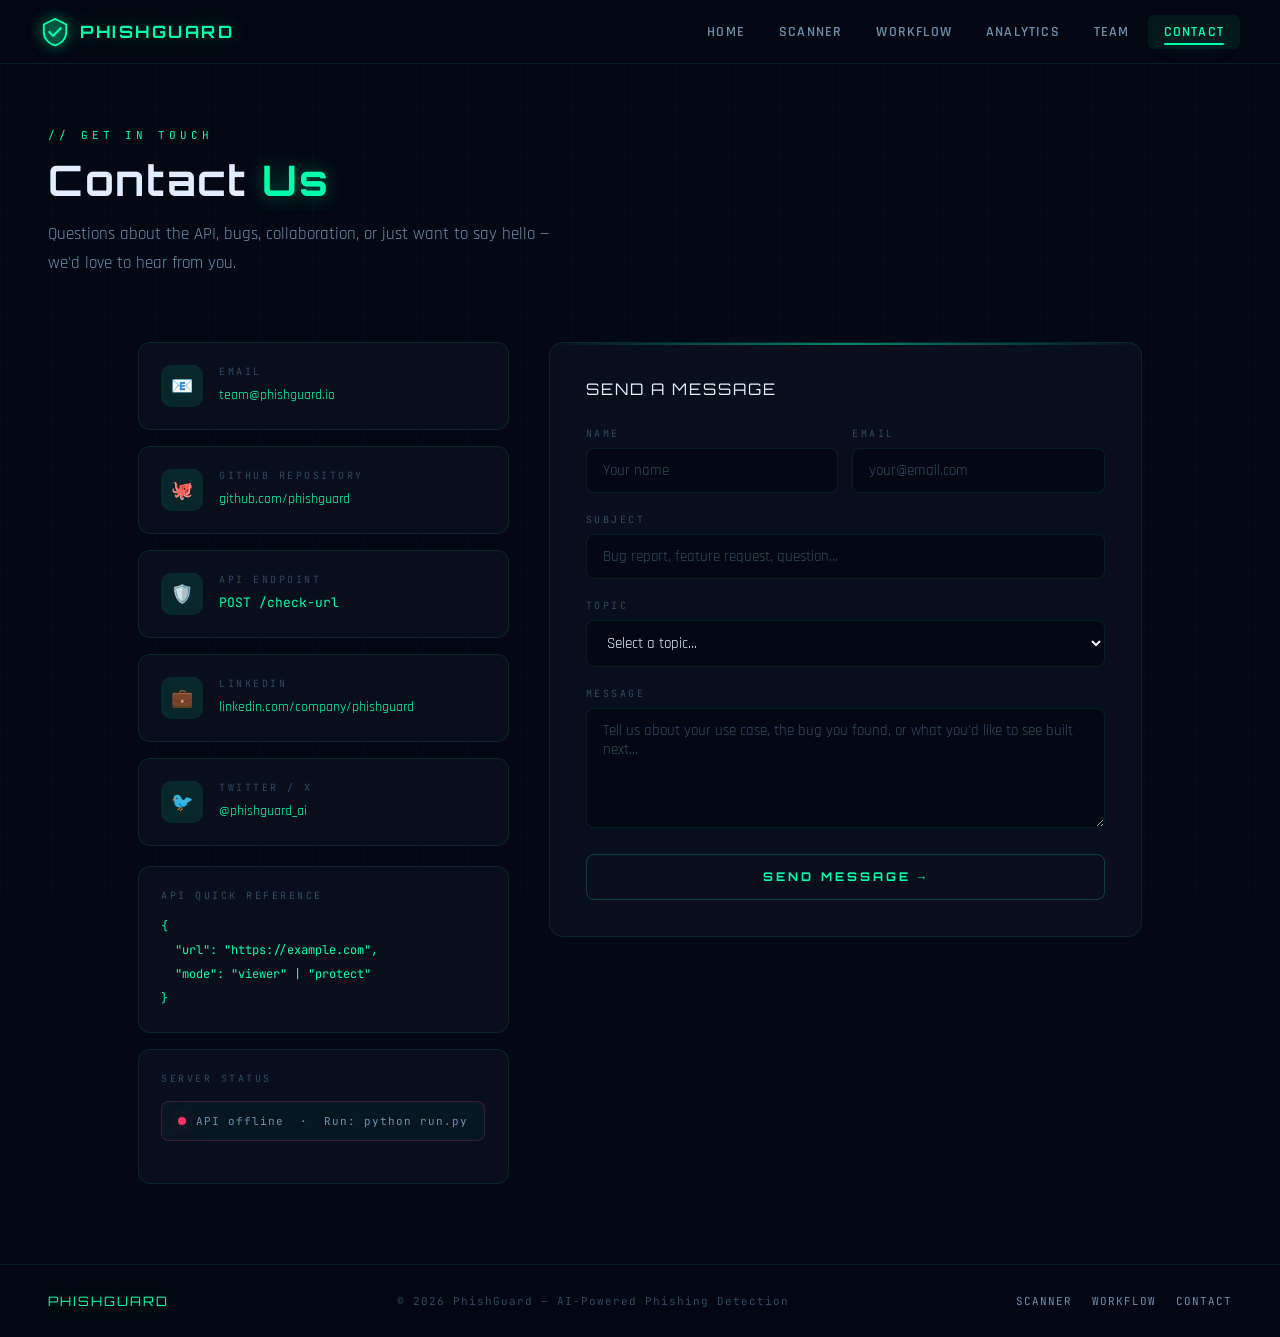
==== frontend/contact.html @ b48223a6 "phishguard first commit" ====
<!DOCTYPE html>
<html lang="en">
<head>
<meta charset="UTF-8">
<meta name="viewport" content="width=device-width, initial-scale=1.0">
<title>PhishGuard — Contact</title>
<link rel="stylesheet" href="styles.css">
<style>
.c-layout {
  display: grid;
  grid-template-columns: 1fr 1.6fr;
  gap: 40px;
  padding: 64px 48px 80px;
  max-width: 1100px;
  margin: 0 auto;
  align-items: start;
}

/* Info column */
.c-info { display: flex; flex-direction: column; gap: 16px; }

.c-info-card {
  background: var(--bg-card);
  border: 1px solid var(--border);
  border-radius: 12px;
  padding: 22px;
  display: flex; gap: 16px; align-items: flex-start;
  transition: border-color var(--transition), transform var(--transition);
}

.c-info-card:hover { border-color: var(--border-mid); transform: translateX(4px); }

.c-icon {
  width: 42px; height: 42px; flex-shrink: 0;
  border-radius: 10px;
  background: rgba(0,255,170,0.10);
  display: flex; align-items: center; justify-content: center;
  font-size: 18px;
}

.c-label {
  font-family: var(--mono); font-size: 10px;
  letter-spacing: 2.5px; color: var(--text-muted);
  text-transform: uppercase; margin-bottom: 6px;
}

.c-value {
  color: var(--green); font-size: 14px;
  text-decoration: none; transition: opacity 0.2s;
}

.c-value:hover { opacity: 0.75; }

/* API quick ref */
.api-box {
  background: var(--bg-card);
  border: 1px solid var(--border);
  border-radius: 12px; padding: 22px;
  margin-top: 4px;
}

.api-code {
  font-family: var(--mono); font-size: 12px;
  color: var(--green); line-height: 2;
  overflow-x: auto;
  white-space: pre;
}

/* Form column */
.c-form-card {
  background: var(--bg-card);
  border: 1px solid var(--border);
  border-radius: 14px; padding: 36px;
  position: relative; overflow: hidden;
}

.c-form-card::before {
  content:'';
  position:absolute; top:0; left:0; right:0; height:2px;
  background: linear-gradient(90deg, transparent, var(--green), transparent);
  opacity:0.5;
}

.form-title {
  font-family: var(--display); font-size: 16px;
  letter-spacing: 2px; color: var(--text);
  margin-bottom: 28px; text-transform: uppercase;
}

.fg { margin-bottom: 20px; }

.fl {
  display: block; font-family: var(--mono);
  font-size: 10px; letter-spacing: 2.5px;
  color: var(--text-muted); text-transform: uppercase;
  margin-bottom: 8px;
}

.fi, .ft {
  width: 100%;
  background: var(--bg);
  border: 1px solid var(--border);
  color: var(--text);
  font-family: var(--body); font-size: 15px;
  padding: 12px 16px; border-radius: 8px; outline: none;
  transition: border-color var(--transition), box-shadow var(--transition);
}

.fi::placeholder, .ft::placeholder { color: var(--text-muted); }
.fi:focus, .ft:focus {
  border-color: var(--green);
  box-shadow: 0 0 0 3px rgba(0,255,170,0.08);
}

.ft { resize: vertical; min-height: 120px; }

.fg-row { display: grid; grid-template-columns: 1fr 1fr; gap: 14px; }

.submit-btn {
  width: 100%; padding: 14px;
  background: transparent;
  border: 1px solid var(--border-mid);
  color: var(--green);
  font-family: var(--display); font-size: 12px;
  font-weight: 700; letter-spacing: 3px;
  text-transform: uppercase; border-radius: 8px;
  cursor: pointer; transition: all 0.2s;
}

.submit-btn:hover {
  background: var(--green); color: var(--bg);
  box-shadow: var(--glow-g); transform: translateY(-1px);
}

.submit-btn:active { transform: translateY(0); }

/* Server status indicator */
.srv-status {
  display: flex; align-items: center; gap: 10px;
  padding: 12px 16px;
  background: rgba(0,255,170,0.04);
  border: 1px solid var(--border);
  border-radius: 8px; margin-bottom: 20px;
  font-family: var(--mono); font-size: 11px;
  letter-spacing: 1px; color: var(--text-sub);
}

@media(max-width:900px) {
  .c-layout { grid-template-columns: 1fr; padding:40px 20px 60px; }
  .fg-row   { grid-template-columns: 1fr; }
}
</style>
</head>
<body data-page="contact">
<div id="nav-holder"></div>

<div class="page-wrap">
  <div style="padding:64px 48px 0 48px;max-width:600px">
    <div class="section-label reveal">// Get in Touch</div>
    <h1 class="section-title reveal">Contact <span>Us</span></h1>
    <p class="section-sub reveal">Questions about the API, bugs, collaboration, or just want to say hello — we'd love to hear from you.</p>
  </div>

  <div class="c-layout">
    <!-- Left: Info -->
    <div class="c-info">
      <div class="c-info-card reveal">
        <div class="c-icon">📧</div>
        <div>
          <div class="c-label">Email</div>
          <a href="mailto:team@phishguard.io" class="c-value">team@phishguard.io</a>
        </div>
      </div>

      <div class="c-info-card reveal" data-delay="60">
        <div class="c-icon">🐙</div>
        <div>
          <div class="c-label">GitHub Repository</div>
          <a href="https://github.com/phishguard/phishguard" target="_blank" class="c-value">github.com/phishguard</a>
        </div>
      </div>

      <div class="c-info-card reveal" data-delay="120">
        <div class="c-icon">🛡️</div>
        <div>
          <div class="c-label">API Endpoint</div>
          <span class="c-value" style="font-family:var(--mono);font-size:13px">POST /check-url</span>
        </div>
      </div>

      <div class="c-info-card reveal" data-delay="180">
        <div class="c-icon">💼</div>
        <div>
          <div class="c-label">LinkedIn</div>
          <a href="https://linkedin.com/company/phishguard" target="_blank" class="c-value">linkedin.com/company/phishguard</a>
        </div>
      </div>

      <div class="c-info-card reveal" data-delay="240">
        <div class="c-icon">🐦</div>
        <div>
          <div class="c-label">Twitter / X</div>
          <a href="https://twitter.com/phishguard_ai" target="_blank" class="c-value">@phishguard_ai</a>
        </div>
      </div>

      <!-- API quick reference -->
      <div class="api-box reveal" data-delay="300">
        <div class="c-label" style="margin-bottom:12px">API Quick Reference</div>
        <pre class="api-code">{
  "url": "https://example.com",
  "mode": "viewer" | "protect"
}</pre>
      </div>

      <!-- Server status -->
      <div class="c-info-card reveal" data-delay="360" style="flex-direction:column;gap:10px">
        <div class="c-label">Server Status</div>
        <div class="srv-status" id="srv-status">
          <div class="status-dot"></div>
          Checking API connection…
        </div>
      </div>
    </div>

    <!-- Right: Form -->
    <div class="c-form-card reveal" data-delay="80">
      <div class="form-title">Send a Message</div>

      <div class="fg-row">
        <div class="fg">
          <label class="fl" for="c-name">Name</label>
          <input class="fi" id="c-name" type="text" placeholder="Your name">
        </div>
        <div class="fg">
          <label class="fl" for="c-email">Email</label>
          <input class="fi" id="c-email" type="email" placeholder="your@email.com">
        </div>
      </div>

      <div class="fg">
        <label class="fl" for="c-subject">Subject</label>
        <input class="fi" id="c-subject" type="text" placeholder="Bug report, feature request, question…">
      </div>

      <div class="fg">
        <label class="fl" for="c-topic">Topic</label>
        <select class="fi" id="c-topic" style="cursor:pointer">
          <option value="">Select a topic…</option>
          <option>API Integration</option>
          <option>Browser Extension</option>
          <option>ML Model / Accuracy</option>
          <option>Bug Report</option>
          <option>Feature Request</option>
          <option>Collaboration / Partnership</option>
          <option>Other</option>
        </select>
      </div>

      <div class="fg">
        <label class="fl" for="c-msg">Message</label>
        <textarea class="ft" id="c-msg" placeholder="Tell us about your use case, the bug you found, or what you'd like to see built next…"></textarea>
      </div>

      <button class="submit-btn" onclick="submitForm()">SEND MESSAGE →</button>
    </div>
  </div>
</div>

<div id="footer-holder"></div>
<script src="main.js"></script>
<script>
// Server status check
async function checkServer() {
  const el = document.getElementById('srv-status');
  try {
    const res = await fetch('http://localhost:8000/api/v1/health', { signal: AbortSignal.timeout(4000) });
    if (res.ok) {
      el.innerHTML = `<div class="status-dot"></div> API server online &nbsp;·&nbsp; localhost:8000`;
      el.style.borderColor = 'rgba(0,255,170,0.2)';
    } else {
      throw new Error('not ok');
    }
  } catch(e) {
    el.innerHTML = `<div class="status-dot" style="background:var(--red);box-shadow:var(--glow-r)"></div>
      API offline &nbsp;·&nbsp; Run: python run.py`;
    el.style.borderColor = 'rgba(255,51,102,0.2)';
  }
}

function submitForm() {
  const name    = document.getElementById('c-name').value.trim();
  const email   = document.getElementById('c-email').value.trim();
  const subject = document.getElementById('c-subject').value.trim();
  const msg     = document.getElementById('c-msg').value.trim();

  if (!name)    { showToast('⚠ Please enter your name', 'warn'); return; }
  if (!email)   { showToast('⚠ Please enter your email', 'warn'); return; }
  if (!msg)     { showToast('⚠ Please enter a message', 'warn'); return; }

  showToast('✓ Message sent! We\'ll be in touch.');
  document.getElementById('c-name').value    = '';
  document.getElementById('c-email').value   = '';
  document.getElementById('c-subject').value = '';
  document.getElementById('c-msg').value     = '';
}

document.addEventListener('DOMContentLoaded', () => {
  setTimeout(checkServer, 800);
});
</script>
</body>
</html>
---- frontend/styles.css ----
/* ============================================================
   PhishGuard — styles.css
   Shared stylesheet for all pages
   ============================================================ */

@import url('https://fonts.googleapis.com/css2?family=JetBrains+Mono:wght@300;400;500;700&family=Orbitron:wght@400;700;900&family=Rajdhani:wght@300;400;500;600;700&display=swap');

/* ── CSS Variables ─────────────────────────────────────────── */
:root {
  --bg:          #030812;
  --bg-card:     #080e1c;
  --bg-surface:  #0b1220;
  --bg-elevated: #0f1729;
  --border:      rgba(0,255,170,0.10);
  --border-mid:  rgba(0,255,170,0.22);
  --border-hi:   rgba(0,255,170,0.45);
  --green:       #00ffaa;
  --yellow:      #ffd700;
  --red:         #ff3366;
  --blue:        #00d4ff;
  --purple:      #b347ea;
  --orange:      #ff8c00;
  --text:        #e2eeff;
  --text-sub:    #6d8fad;
  --text-muted:  #2e4a60;
  --mono:        'JetBrains Mono', monospace;
  --display:     'Orbitron', monospace;
  --body:        'Rajdhani', sans-serif;
  --glow-g:      0 0 18px rgba(0,255,170,0.35);
  --glow-r:      0 0 18px rgba(255,51,102,0.35);
  --glow-b:      0 0 18px rgba(0,212,255,0.35);
  --nav-h:       64px;
  --transition:  0.25s cubic-bezier(0.4,0,0.2,1);
}

/* ── Reset ──────────────────────────────────────────────────── */
*, *::before, *::after { margin:0; padding:0; box-sizing:border-box; }
html { scroll-behavior:smooth; font-size:16px; }

body {
  background: var(--bg);
  color: var(--text);
  font-family: var(--body);
  min-height: 100vh;
  overflow-x: hidden;
  -webkit-font-smoothing: antialiased;
}

/* ── Global Grid Background ─────────────────────────────────── */
body::before {
  content: '';
  position: fixed; inset: 0; z-index: 0;
  background-image:
    linear-gradient(rgba(0,255,170,0.025) 1px, transparent 1px),
    linear-gradient(90deg, rgba(0,255,170,0.025) 1px, transparent 1px);
  background-size: 52px 52px;
  pointer-events: none;
}

/* ── Navbar ──────────────────────────────────────────────────── */
#navbar {
  position: fixed;
  top: 0; left: 0; right: 0;
  z-index: 200;
  height: var(--nav-h);
  background: rgba(3,8,18,0.90);
  backdrop-filter: blur(24px);
  border-bottom: 1px solid var(--border);
  display: flex;
  align-items: center;
  padding: 0 40px;
  gap: 0;
}

.nav-brand {
  display: flex;
  align-items: center;
  gap: 10px;
  font-family: var(--display);
  font-size: 17px;
  font-weight: 700;
  color: var(--green);
  text-shadow: var(--glow-g);
  letter-spacing: 2.5px;
  text-decoration: none;
  flex-shrink: 0;
}

.nav-brand-icon {
  width: 30px; height: 30px;
  filter: drop-shadow(0 0 7px var(--green));
  flex-shrink: 0;
}

.nav-links {
  display: flex;
  gap: 2px;
  margin-left: auto;
  align-items: center;
}

.nav-link {
  position: relative;
  padding: 8px 16px;
  background: transparent;
  border: none;
  color: var(--text-sub);
  font-family: var(--body);
  font-size: 14px;
  font-weight: 600;
  letter-spacing: 1.2px;
  text-transform: uppercase;
  text-decoration: none;
  cursor: pointer;
  border-radius: 6px;
  transition: color var(--transition), background var(--transition);
  white-space: nowrap;
}

.nav-link::after {
  content: '';
  position: absolute;
  bottom: 4px; left: 50%; right: 50%;
  height: 2px;
  background: var(--green);
  border-radius: 2px;
  transition: left var(--transition), right var(--transition), box-shadow var(--transition);
}

.nav-link:hover {
  color: var(--text);
  background: rgba(0,255,170,0.05);
}

.nav-link.active {
  color: var(--green);
  background: rgba(0,255,170,0.07);
}

.nav-link.active::after {
  left: 16px; right: 16px;
  box-shadow: var(--glow-g);
}

/* Mobile burger */
.nav-burger {
  display: none;
  flex-direction: column;
  gap: 5px;
  cursor: pointer;
  padding: 8px;
  margin-left: auto;
  background: none;
  border: none;
}

.nav-burger span {
  display: block;
  width: 22px; height: 2px;
  background: var(--green);
  border-radius: 2px;
  transition: all 0.3s;
}

.nav-burger.open span:nth-child(1) { transform: translateY(7px) rotate(45deg); }
.nav-burger.open span:nth-child(2) { opacity: 0; }
.nav-burger.open span:nth-child(3) { transform: translateY(-7px) rotate(-45deg); }

/* Mobile menu */
.nav-mobile {
  display: none;
  position: fixed;
  top: var(--nav-h); left: 0; right: 0;
  background: rgba(3,8,18,0.97);
  backdrop-filter: blur(24px);
  border-bottom: 1px solid var(--border);
  z-index: 199;
  flex-direction: column;
  padding: 12px 24px 20px;
  gap: 4px;
}

.nav-mobile.open { display: flex; }

.nav-mobile .nav-link {
  text-align: left;
  padding: 12px 16px;
  font-size: 15px;
  border-radius: 8px;
}

/* ── Page Wrapper ────────────────────────────────────────────── */
.page-wrap {
  position: relative;
  z-index: 1;
  padding-top: var(--nav-h);
  min-height: 100vh;
}

/* ── Section Utilities ───────────────────────────────────────── */
.section { padding: 80px 48px; }
.section-sm { padding: 48px 48px; }

.section-label {
  font-family: var(--mono);
  font-size: 11px;
  letter-spacing: 4px;
  color: var(--green);
  text-transform: uppercase;
  margin-bottom: 14px;
  opacity: 0.8;
}

.section-title {
  font-family: var(--display);
  font-size: clamp(26px, 4vw, 42px);
  font-weight: 700;
  letter-spacing: 2px;
  color: var(--text);
  line-height: 1.15;
  margin-bottom: 16px;
}

.section-title span { color: var(--green); text-shadow: var(--glow-g); }

.section-sub {
  font-size: 17px;
  color: var(--text-sub);
  line-height: 1.7;
  max-width: 580px;
}

/* ── Cards ───────────────────────────────────────────────────── */
.card {
  background: var(--bg-card);
  border: 1px solid var(--border);
  border-radius: 14px;
  padding: 28px;
  transition: border-color var(--transition), transform var(--transition), box-shadow var(--transition);
  position: relative;
  overflow: hidden;
}

.card:hover {
  border-color: var(--border-mid);
  transform: translateY(-3px);
  box-shadow: 0 12px 40px rgba(0,0,0,0.4);
}

.card-top-line::before {
  content: '';
  position: absolute;
  top: 0; left: 0; right: 0;
  height: 2px;
  background: linear-gradient(90deg, transparent, var(--green), transparent);
  opacity: 0.5;
}

/* ── Buttons ──────────────────────────────────────────────────── */
.btn {
  display: inline-flex;
  align-items: center;
  gap: 8px;
  padding: 12px 28px;
  border-radius: 8px;
  font-family: var(--display);
  font-size: 12px;
  font-weight: 700;
  letter-spacing: 2px;
  text-transform: uppercase;
  text-decoration: none;
  cursor: pointer;
  border: none;
  transition: all 0.2s;
}

.btn-primary {
  background: var(--green);
  color: var(--bg);
}

.btn-primary:hover {
  transform: translateY(-2px);
  box-shadow: var(--glow-g);
}

.btn-outline {
  background: transparent;
  border: 1px solid var(--border-mid);
  color: var(--green);
}

.btn-outline:hover {
  background: rgba(0,255,170,0.07);
  border-color: var(--border-hi);
  box-shadow: var(--glow-g);
}

/* ── Badges ───────────────────────────────────────────────────── */
.badge {
  display: inline-block;
  padding: 3px 10px;
  border-radius: 4px;
  font-family: var(--mono);
  font-size: 11px;
  font-weight: 700;
  letter-spacing: 1px;
  text-transform: uppercase;
}

.badge-safe       { background: rgba(0,255,170,0.10); color: var(--green); }
.badge-suspicious { background: rgba(255,215,0,0.10); color: var(--yellow); }
.badge-phishing   { background: rgba(255,51,102,0.10); color: var(--red); }

/* ── Status Dot ───────────────────────────────────────────────── */
.status-dot {
  width: 8px; height: 8px;
  border-radius: 50%;
  background: var(--green);
  box-shadow: var(--glow-g);
  animation: pulse-dot 2s ease-in-out infinite;
}

@keyframes pulse-dot {
  0%, 100% { opacity: 1; transform: scale(1); }
  50%       { opacity: 0.4; transform: scale(0.85); }
}

/* ── Divider ──────────────────────────────────────────────────── */
.divider {
  height: 1px;
  background: linear-gradient(90deg, transparent, var(--border-mid), transparent);
  margin: 0;
}

/* ── Footer ───────────────────────────────────────────────────── */
footer {
  position: relative;
  z-index: 1;
  border-top: 1px solid var(--border);
  background: rgba(3,8,18,0.7);
  padding: 28px 48px;
  display: flex;
  align-items: center;
  justify-content: space-between;
  flex-wrap: wrap;
  gap: 16px;
}

.footer-brand {
  font-family: var(--display);
  font-size: 13px;
  letter-spacing: 2px;
  color: var(--green);
  text-shadow: var(--glow-g);
  text-decoration: none;
}

.footer-copy {
  font-family: var(--mono);
  font-size: 11px;
  color: var(--text-muted);
  letter-spacing: 1px;
}

.footer-links { display: flex; gap: 20px; }

.footer-link {
  font-family: var(--mono);
  font-size: 11px;
  color: var(--text-sub);
  text-decoration: none;
  letter-spacing: 1px;
  text-transform: uppercase;
  transition: color var(--transition);
}

.footer-link:hover { color: var(--green); }

/* ── Scroll reveal animation ─────────────────────────────────── */
.reveal {
  opacity: 0;
  transform: translateY(20px);
  transition: opacity 0.6s ease, transform 0.6s ease;
}

.reveal.visible {
  opacity: 1;
  transform: translateY(0);
}

/* ── Responsive ───────────────────────────────────────────────── */
@media (max-width: 900px) {
  .nav-links    { display: none; }
  .nav-burger   { display: flex; }
  .section      { padding: 60px 24px; }
  .section-sm   { padding: 36px 24px; }
  footer        { padding: 24px; flex-direction: column; align-items: flex-start; }
}

@media (max-width: 600px) {
  #navbar { padding: 0 20px; }
  .section { padding: 48px 16px; }
}
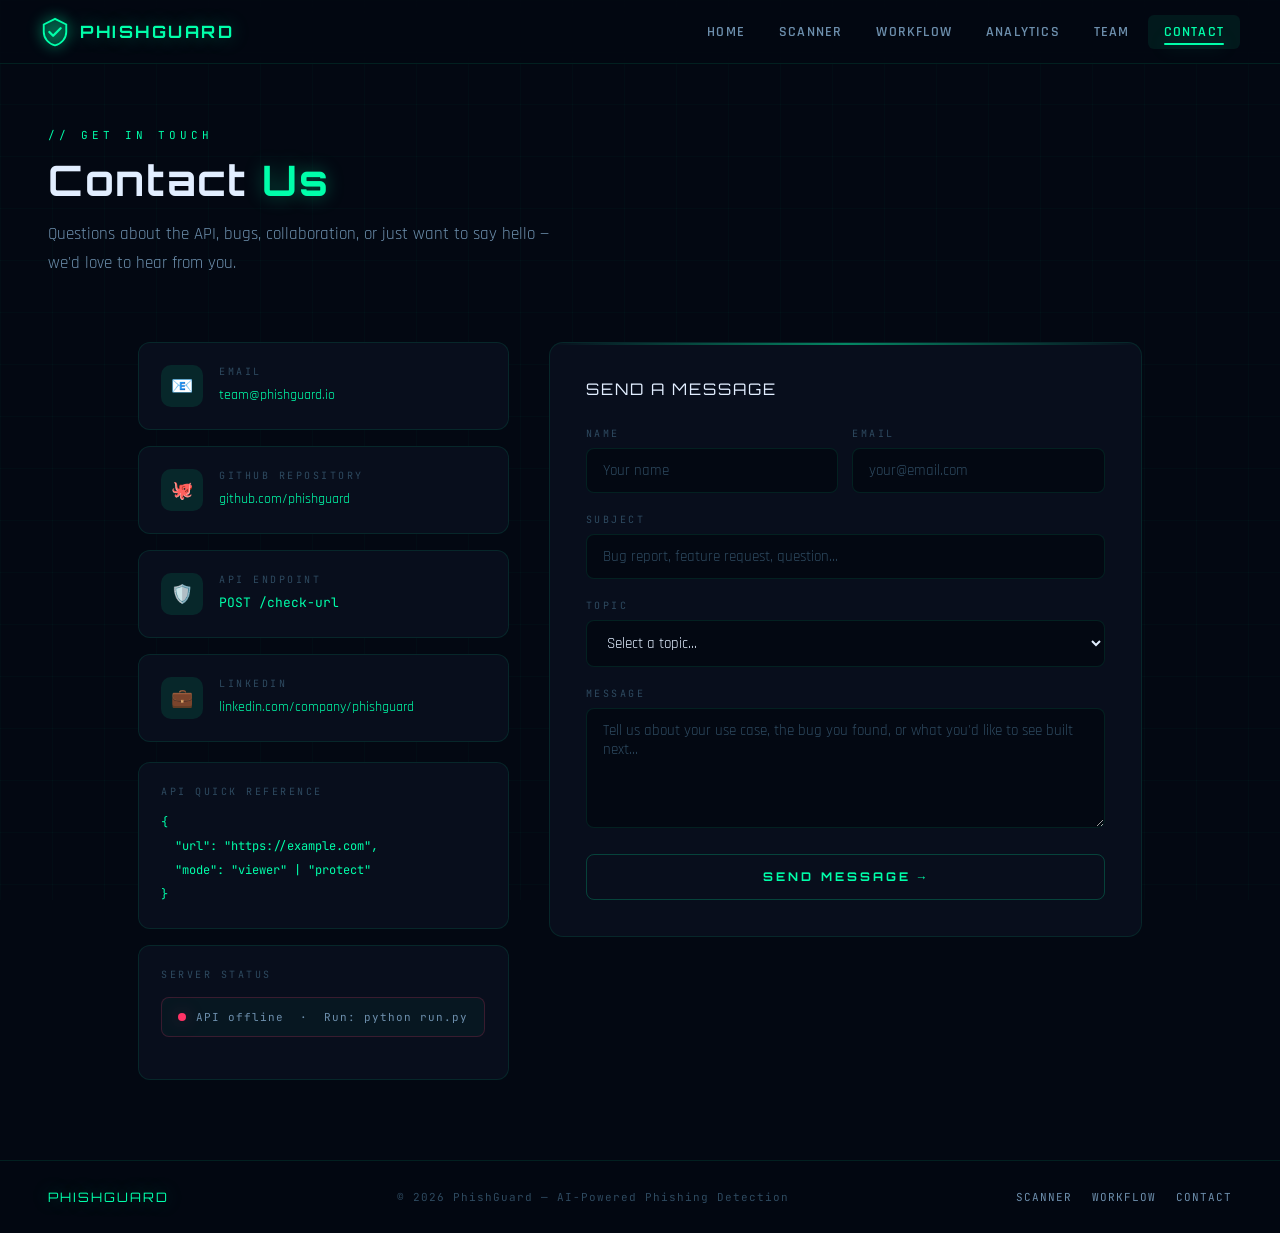
==== commit 1708e9cd: "render deployment" ====
--- a/frontend/contact.html
+++ b/frontend/contact.html
@@ -196,6 +196,7 @@
         </div>
       </div>
 
+      <!--
       <div class="c-info-card reveal" data-delay="240">
         <div class="c-icon">🐦</div>
         <div>
@@ -203,6 +204,7 @@
           <a href="https://twitter.com/phishguard_ai" target="_blank" class="c-value">@phishguard_ai</a>
         </div>
       </div>
+      -->
 
       <!-- API quick reference -->
       <div class="api-box reveal" data-delay="300">
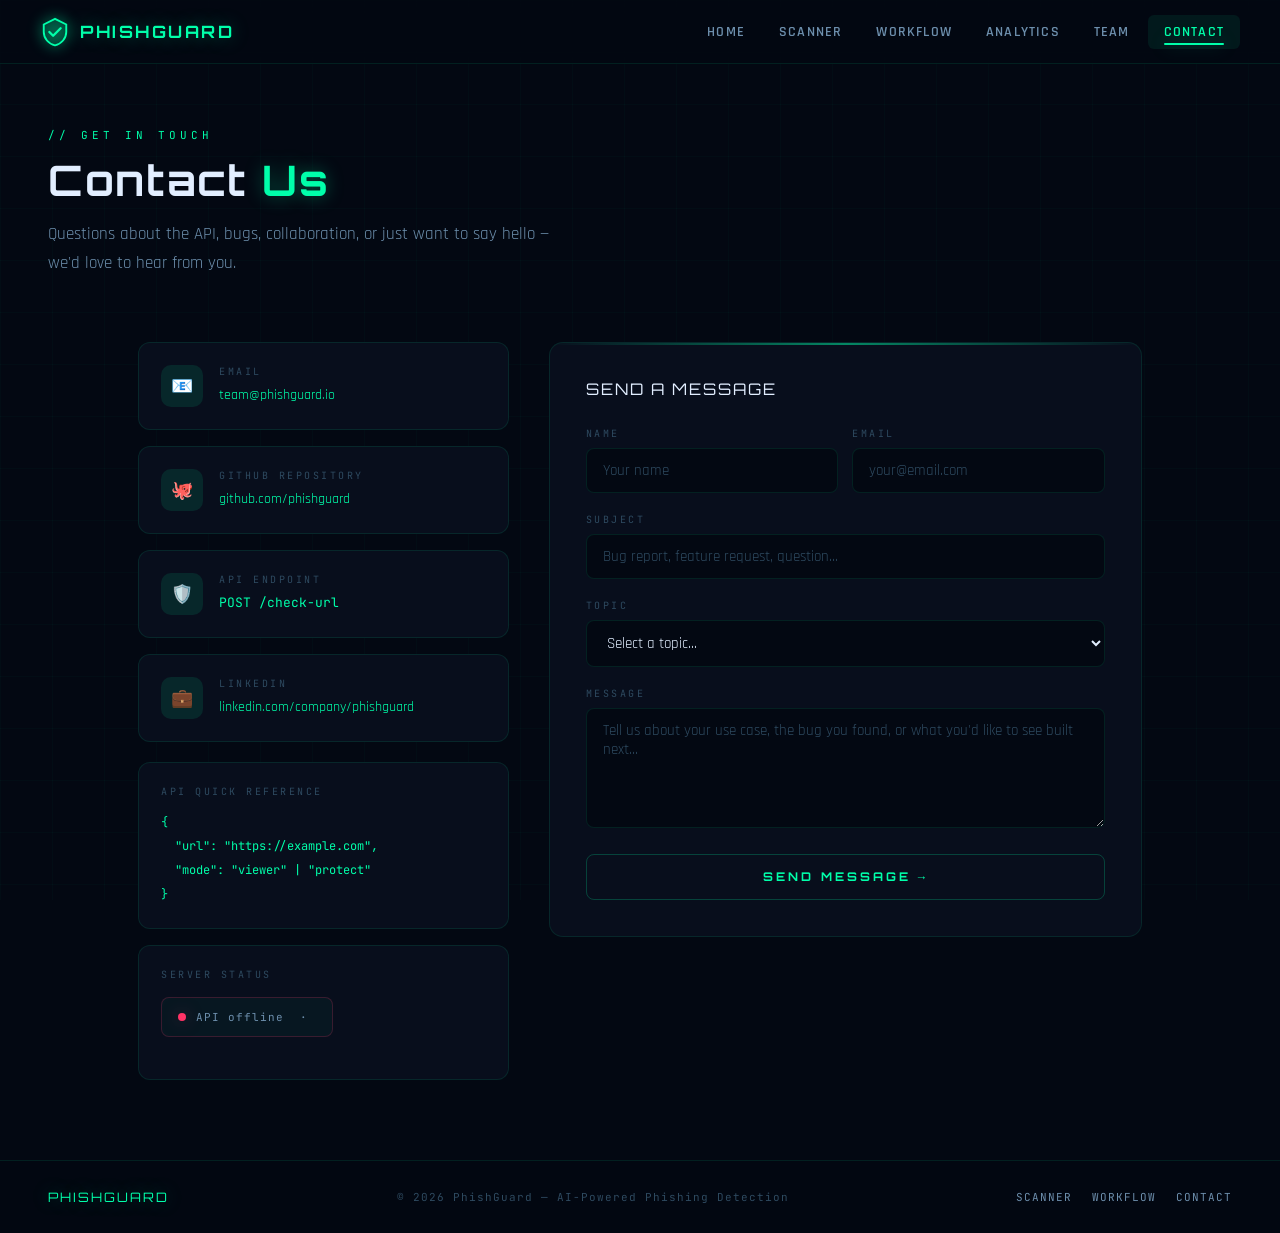
==== commit 5c49bb3b: "fix: update api_base to render url" ====
--- a/frontend/contact.html
+++ b/frontend/contact.html
@@ -276,16 +276,16 @@
 async function checkServer() {
   const el = document.getElementById('srv-status');
   try {
-    const res = await fetch('http://localhost:8000/api/v1/health', { signal: AbortSignal.timeout(4000) });
+    const res = await fetch(`${API_BASE}/health`, { signal: AbortSignal.timeout(4000) });
     if (res.ok) {
-      el.innerHTML = `<div class="status-dot"></div> API server online &nbsp;·&nbsp; localhost:8000`;
+      el.innerHTML = `<div class="status-dot"></div> API server online &nbsp;·&nbsp; `;
       el.style.borderColor = 'rgba(0,255,170,0.2)';
     } else {
       throw new Error('not ok');
     }
   } catch(e) {
     el.innerHTML = `<div class="status-dot" style="background:var(--red);box-shadow:var(--glow-r)"></div>
-      API offline &nbsp;·&nbsp; Run: python run.py`;
+      API offline &nbsp;·&nbsp;`;
     el.style.borderColor = 'rgba(255,51,102,0.2)';
   }
 }
@@ -310,6 +310,10 @@
 document.addEventListener('DOMContentLoaded', () => {
   setTimeout(checkServer, 800);
 });
+// Ping the backend every 14 minutes to prevent cold starts
+setInterval(() => {
+  fetch(`${API_BASE}/health`).catch(() => {});
+}, 14 * 60 * 1000);
 </script>
 </body>
 </html>
